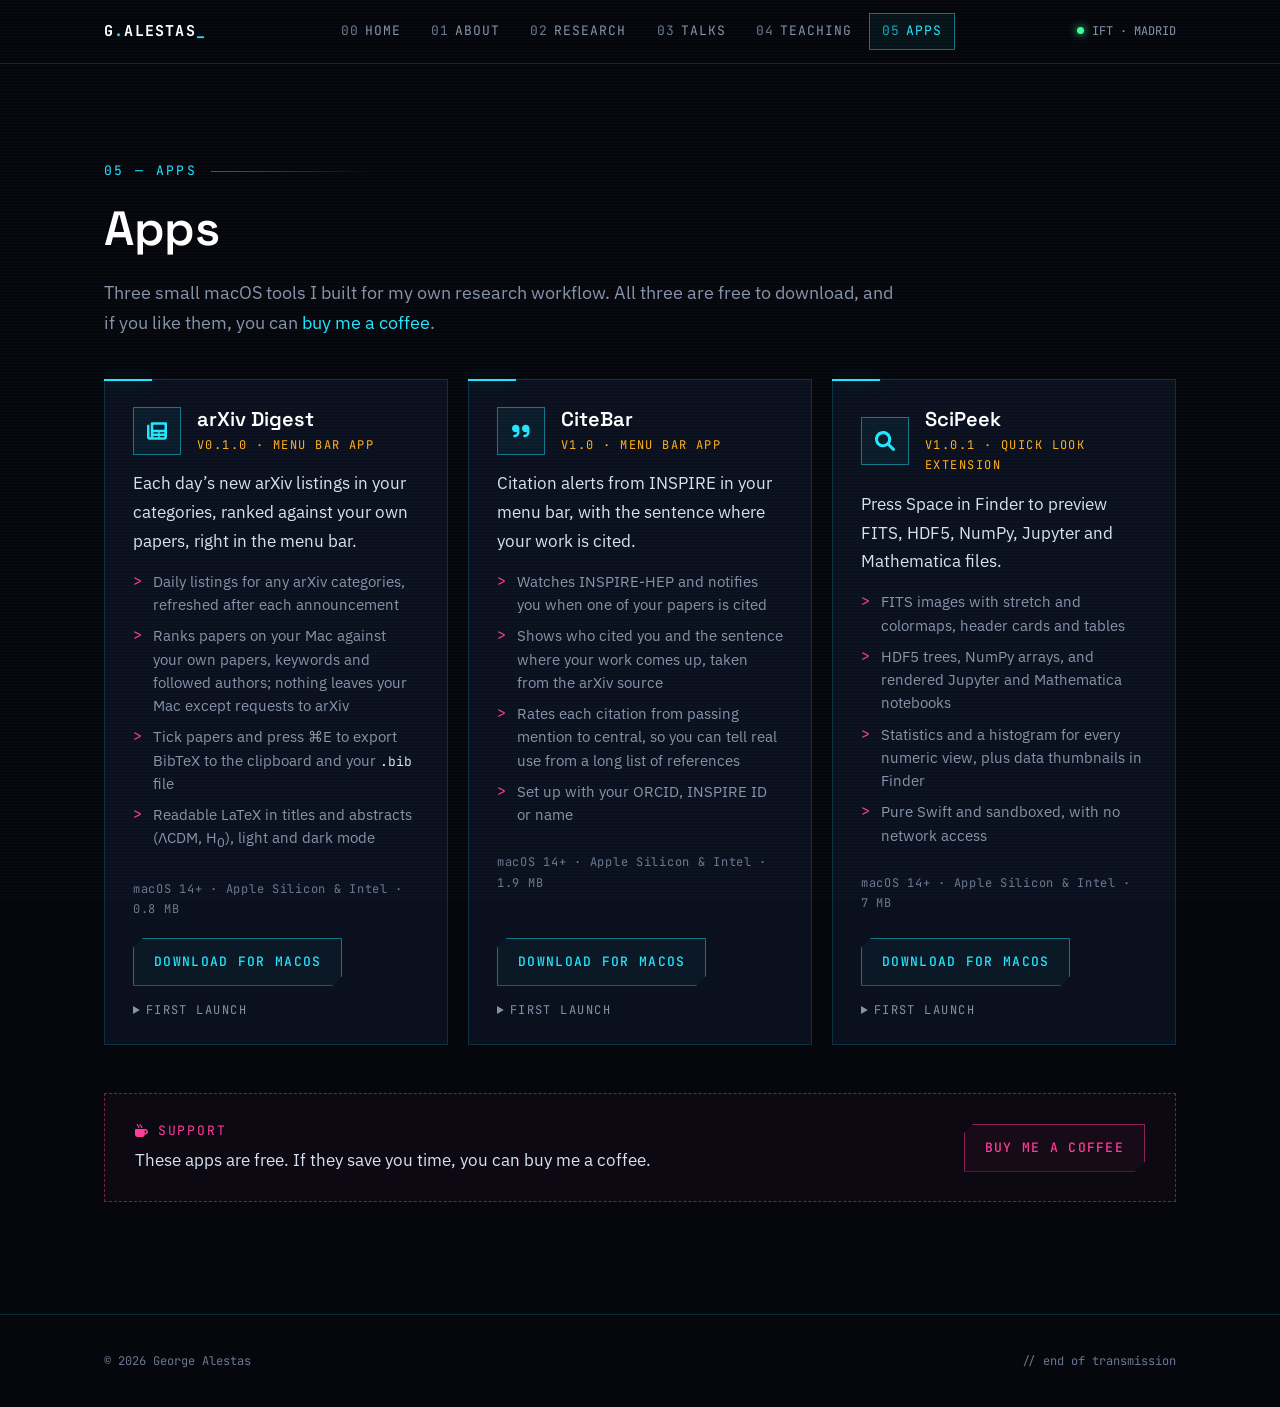
==== apps.html @ 01b88560 "Apps: add CiteBar 1.0; three cards across on wide screens Co-Authored-By: Claude Opus 5.5 <noreply@a" ====
<!DOCTYPE html>
<html lang="en">
<head>
    <meta charset="utf-8">
    <meta name="viewport" content="width=device-width, initial-scale=1">
    <title>Apps | Dr. George Alestas</title>
    <meta name="description" content="arXiv Digest, CiteBar and SciPeek: free macOS apps by George Alestas for following arXiv, tracking citations and previewing scientific data files.">
    <meta name="author" content="George Alestas">
    <meta name="theme-color" content="#05070d">

    <link rel="stylesheet" href="academicons/css/academicons.min.css">
    <link rel="stylesheet" href="css/cyber.css">
    <script defer src="js/vendor/fontawesome/all.min.js"></script>

    <link rel="apple-touch-icon" sizes="180x180" href="apple-touch-icon.png">
    <link rel="icon" type="image/png" sizes="32x32" href="favicon-32x32.png">
    <link rel="icon" type="image/png" sizes="16x16" href="favicon-16x16.png">
    <link rel="manifest" href="site.webmanifest">
</head>
<body>

    <header class="hdr">
        <div class="wrap hdr__inner">
            <a class="hdr__logo" href="index.html">G<span>.</span>ALESTAS</a>
            <nav aria-label="Main">
                <ul class="nav">
                <li><a href="index.html"><b>00</b>Home</a></li>
                <li><a href="index.html#about"><b>01</b>About</a></li>
                <li><a href="index.html#research"><b>02</b>Research</a></li>
                <li><a href="outreach.html"><b>03</b>Talks</a></li>
                <li><a href="teaching.html"><b>04</b>Teaching</a></li>
                <li><a href="apps.html" class="is-current"><b>05</b>Apps</a></li>
                </ul>
            </nav>
            <span class="hdr__status">IFT &middot; MADRID</span>
            <button class="hdr__toggle" aria-expanded="false" aria-label="Menu">[ menu ]</button>
        </div>
    </header>

    <main>
    <section class="section section--page">
        <div class="wrap">
            <p class="label">05 &mdash; Apps</p>
            <h2>Apps</h2>
            <p class="section__intro">Three small macOS tools I built for my own research workflow. All three are free to download, and if you like them, you can <a href="https://buymeacoffee.com/alestasgy" target="_blank" rel="noopener">buy me a coffee</a>.</p>
            <div class="pubs apps">
                <article class="pub app">
                    <div class="app__head">
                        <span class="app__icon" aria-hidden="true"><i class="fa-solid fa-newspaper"></i></span>
                        <div>
                            <h3>arXiv Digest</h3>
                            <p class="app__kind">v0.1.0 &middot; menu bar app</p>
                        </div>
                    </div>
                    <p class="app__tagline">Each day&rsquo;s new arXiv listings in your categories, ranked against your own papers, right in the menu bar.</p>
                    <ul class="app__features">
                        <li>Daily listings for any arXiv categories, refreshed after each announcement</li>
                        <li>Ranks papers on your Mac against your own papers, keywords and followed authors; nothing leaves your Mac except requests to arXiv</li>
                        <li>Tick papers and press &#8984;E to export BibTeX to the clipboard and your <code>.bib</code> file</li>
                        <li>Readable LaTeX in titles and abstracts (&Lambda;CDM, H<sub>0</sub>), light and dark mode</li>
                    </ul>
                    <p class="app__req">macOS 14+ &middot; Apple Silicon &amp; Intel &middot; 0.8&nbsp;MB</p>
                    <div class="app__actions">
                        <a class="btn" href="downloads/ArxivDigest-0.1.0.zip" download>Download for macOS</a>
                        <details class="app__install">
                            <summary>First launch</summary>
                            <p>Unzip and move <b>ArxivDigest.app</b> to Applications. The app isn&rsquo;t notarized by Apple yet, so the first time macOS will refuse to open it: right-click the app &rarr; <b>Open</b> &rarr; <b>Open</b>.</p>
                        </details>
                    </div>
                </article>

                <article class="pub app">
                    <div class="app__head">
                        <span class="app__icon" aria-hidden="true"><i class="fa-solid fa-quote-right"></i></span>
                        <div>
                            <h3>CiteBar</h3>
                            <p class="app__kind">v1.0 &middot; menu bar app</p>
                        </div>
                    </div>
                    <p class="app__tagline">Citation alerts from INSPIRE in your menu bar, with the sentence where your work is cited.</p>
                    <ul class="app__features">
                        <li>Watches INSPIRE-HEP and notifies you when one of your papers is cited</li>
                        <li>Shows who cited you and the sentence where your work comes up, taken from the arXiv source</li>
                        <li>Rates each citation from passing mention to central, so you can tell real use from a long list of references</li>
                        <li>Set up with your ORCID, INSPIRE ID or name</li>
                    </ul>
                    <p class="app__req">macOS 14+ &middot; Apple Silicon &amp; Intel &middot; 1.9&nbsp;MB</p>
                    <div class="app__actions">
                        <a class="btn" href="downloads/CiteBar-1.0.zip" download>Download for macOS</a>
                        <details class="app__install">
                            <summary>First launch</summary>
                            <p>Unzip, move <b>CiteBar.app</b> to Applications and open it. It isn&rsquo;t notarized by Apple yet, so macOS will warn that it can&rsquo;t verify the developer: click <b>Done</b>, then open <b>System Settings &rarr; Privacy &amp; Security</b> and click <b>Open Anyway</b>. Then click the dots icon in the menu bar and enter your ORCID or INSPIRE ID.</p>
                        </details>
                    </div>
                </article>

                <article class="pub app">
                    <div class="app__head">
                        <span class="app__icon" aria-hidden="true"><i class="fa-solid fa-magnifying-glass"></i></span>
                        <div>
                            <h3>SciPeek</h3>
                            <p class="app__kind">v1.0.1 &middot; Quick Look extension</p>
                        </div>
                    </div>
                    <p class="app__tagline">Press Space in Finder to preview FITS, HDF5, NumPy, Jupyter and Mathematica files.</p>
                    <ul class="app__features">
                        <li>FITS images with stretch and colormaps, header cards and tables</li>
                        <li>HDF5 trees, NumPy arrays, and rendered Jupyter and Mathematica notebooks</li>
                        <li>Statistics and a histogram for every numeric view, plus data thumbnails in Finder</li>
                        <li>Pure Swift and sandboxed, with no network access</li>
                    </ul>
                    <p class="app__req">macOS 14+ &middot; Apple Silicon &amp; Intel &middot; 7&nbsp;MB</p>
                    <div class="app__actions">
                        <a class="btn" href="downloads/SciPeek-1.0.1.zip" download>Download for macOS</a>
                        <details class="app__install">
                            <summary>First launch</summary>
                            <p>Unzip, move <b>SciPeek.app</b> to Applications and open it. It isn&rsquo;t notarized by Apple yet, so macOS will say it can&rsquo;t verify the developer: open <b>System Settings &rarr; Privacy &amp; Security</b> and click <b>Open Anyway</b>. Then select a supported file in Finder and press Space.</p>
                        </details>
                    </div>
                </article>
            </div>

            <div class="support">
                <p><span class="support__title"><i class="fa-solid fa-mug-hot" aria-hidden="true"></i> Support</span>
                These apps are free. If they save you time, you can buy me a coffee.</p>
                <a class="btn btn--alt" href="https://buymeacoffee.com/alestasgy" target="_blank" rel="noopener">Buy me a coffee</a>
            </div>
        </div>
    </section>
    </main>

    <footer class="ftr">
        <div class="wrap">
            <span>&copy; 2026 George Alestas</span>
            <span>// end of transmission</span>
        </div>
    </footer>

    <script src="js/cyber.js"></script>
</body>
</html>
---- academicons/css/academicons.min.css ----
@font-face{font-family:'Academicons';font-style:normal;font-weight:400;font-display:block;src:url(../fonts/academicons.eot);src:url(../fonts/academicons.eot) format('embedded-opentype'),url(../fonts/academicons.ttf) format('truetype'),url(../fonts/academicons.woff) format('woff'),url(../fonts/academicons.svg) format('svg')}.ai{font-family:'Academicons';font-weight:400;-moz-osx-font-smoothing:grayscale;-webkit-font-smoothing:antialiased;display:inline-block;font-style:normal;font-variant:normal;text-rendering:auto;line-height:1}.ai-academia:before{content:"\e9af"}.ai-academia-square:before{content:"\e93d"}.ai-acclaim:before{content:"\e92e"}.ai-acclaim-square:before{content:"\e93a"}.ai-acm:before{content:"\e93c"}.ai-acm-square:before{content:"\e95d"}.ai-acmdl:before{content:"\e96a"}.ai-acmdl-square:before{content:"\e9d3"}.ai-ads:before{content:"\e9cb"}.ai-ads-square:before{content:"\e94a"}.ai-africarxiv:before{content:"\e91b"}.ai-africarxiv-square:before{content:"\e90b"}.ai-arxiv:before{content:"\e974"}.ai-arxiv-square:before{content:"\e9a6"}.ai-biorxiv:before{content:"\e9a2"}.ai-biorxiv-square:before{content:"\e98b"}.ai-ceur:before{content:"\e96d"}.ai-ceur-square:before{content:"\e92f"}.ai-ciencia-vitae:before{content:"\e912"}.ai-ciencia-vitae-square:before{content:"\e913"}.ai-closed-access:before{content:"\e942"}.ai-closed-access-square:before{content:"\e943"}.ai-conversation:before{content:"\e94c"}.ai-conversation-square:before{content:"\e915"}.ai-coursera:before{content:"\e95f"}.ai-coursera-square:before{content:"\e97f"}.ai-crossref:before{content:"\e918"}.ai-crossref-square:before{content:"\e919"}.ai-cv:before{content:"\e9a5"}.ai-cv-square:before{content:"\e90a"}.ai-datacite:before{content:"\e91c"}.ai-datacite-square:before{content:"\e91d"}.ai-dataverse:before{content:"\e9f7"}.ai-dataverse-square:before{content:"\e9e4"}.ai-dblp:before{content:"\e94f"}.ai-dblp-square:before{content:"\e93f"}.ai-depsy:before{content:"\e97a"}.ai-depsy-square:before{content:"\e94b"}.ai-doi:before{content:"\e97e"}.ai-doi-square:before{content:"\e98f"}.ai-dryad:before{content:"\e97c"}.ai-dryad-square:before{content:"\e98c"}.ai-elsevier:before{content:"\e961"}.ai-elsevier-square:before{content:"\e910"}.ai-figshare:before{content:"\e981"}.ai-figshare-square:before{content:"\e9e7"}.ai-google-scholar:before{content:"\e9d4"}.ai-google-scholar-square:before{content:"\e9f9"}.ai-hal:before{content:"\e92c"}.ai-hal-square:before{content:"\e92d"}.ai-hypothesis:before{content:"\e95a"}.ai-hypothesis-square:before{content:"\e95b"}.ai-ideas-repec:before{content:"\e9ed"}.ai-ideas-repec-square:before{content:"\e9f8"}.ai-ieee:before{content:"\e929"}.ai-ieee-square:before{content:"\e9b9"}.ai-impactstory:before{content:"\e9cf"}.ai-impactstory-square:before{content:"\e9aa"}.ai-inaturalist:before{content:"\e900"}.ai-inaturalist-square:before{content:"\e901"}.ai-inpn:before{content:"\e902"}.ai-inpn-square:before{content:"\e903"}.ai-inspire:before{content:"\e9e9"}.ai-inspire-square:before{content:"\e9fe"}.ai-isidore:before{content:"\e936"}.ai-isidore-square:before{content:"\e954"}.ai-jstor:before{content:"\e938"}.ai-jstor-square:before{content:"\e944"}.ai-lattes:before{content:"\e9b3"}.ai-lattes-square:before{content:"\e99c"}.ai-mathoverflow:before{content:"\e9f6"}.ai-mathoverflow-square:before{content:"\e97b"}.ai-mendeley:before{content:"\e9f0"}.ai-mendeley-square:before{content:"\e9f3"}.ai-moodle:before{content:"\e907"}.ai-moodle-square:before{content:"\e908"}.ai-nakala:before{content:"\e940"}.ai-nakala-square:before{content:"\e941"}.ai-obp:before{content:"\e92a"}.ai-obp-square:before{content:"\e92b"}.ai-open-access:before{content:"\e939"}.ai-open-access-square:before{content:"\e9f4"}.ai-open-data:before{content:"\e966"}.ai-open-data-square:before{content:"\e967"}.ai-open-materials:before{content:"\e968"}.ai-open-materials-square:before{content:"\e969"}.ai-openedition:before{content:"\e946"}.ai-openedition-square:before{content:"\e947"}.ai-orcid:before{content:"\e9d9"}.ai-orcid-square:before{content:"\e9c3"}.ai-osf:before{content:"\e9ef"}.ai-osf-square:before{content:"\e931"}.ai-overleaf:before{content:"\e914"}.ai-overleaf-square:before{content:"\e98d"}.ai-philpapers:before{content:"\e98a"}.ai-philpapers-square:before{content:"\e96f"}.ai-piazza:before{content:"\e99a"}.ai-piazza-square:before{content:"\e90c"}.ai-preregistered:before{content:"\e906"}.ai-preregistered-square:before{content:"\e96b"}.ai-protocols:before{content:"\e952"}.ai-protocols-square:before{content:"\e953"}.ai-psyarxiv:before{content:"\e90e"}.ai-psyarxiv-square:before{content:"\e90f"}.ai-publons:before{content:"\e937"}.ai-publons-square:before{content:"\e94e"}.ai-pubmed:before{content:"\e99f"}.ai-pubmed-square:before{content:"\e97d"}.ai-pubpeer:before{content:"\e922"}.ai-pubpeer-square:before{content:"\e923"}.ai-researcherid:before{content:"\e91a"}.ai-researcherid-square:before{content:"\e95c"}.ai-researchgate:before{content:"\e95e"}.ai-researchgate-square:before{content:"\e99e"}.ai-ror:before{content:"\e948"}.ai-ror-square:before{content:"\e949"}.ai-sci-hub:before{content:"\e959"}.ai-sci-hub-square:before{content:"\e905"}.ai-scirate:before{content:"\e98e"}.ai-scirate-square:before{content:"\e99d"}.ai-scopus:before{content:"\e91e"}.ai-scopus-square:before{content:"\e91f"}.ai-semantic-scholar:before{content:"\e96e"}.ai-semantic-scholar-square:before{content:"\e96c"}.ai-springer:before{content:"\e928"}.ai-springer-square:before{content:"\e99b"}.ai-ssrn:before{content:"\e916"}.ai-ssrn-square:before{content:"\e917"}.ai-stackoverflow:before{content:"\e920"}.ai-stackoverflow-square:before{content:"\e921"}.ai-zenodo:before{content:"\e911"}.ai-zotero:before{content:"\e962"}.ai-zotero-square:before{content:"\e932"}.ai-lg{font-size:1.33333em;line-height:.75em;vertical-align:-.0667em}.ai-xs{font-size:.75em}.ai-sm{font-size:.875em}.ai-1x{font-size:1em}.ai-2x{font-size:2em}.ai-3x{font-size:3em}.ai-4x{font-size:4em}.ai-5x{font-size:5em}.ai-6x{font-size:6em}.ai-7x{font-size:7em}.ai-8x{left font-size:8em}.ai-9x{font-size:9em}.ai-10x{font-size:10em}.ai-fw{text-align:center;width:1.25em}.ai-ul{list-style-type:none;margin-left:2.5em;padding-left:0}.ai-ul>li{position:relative}.ai-li{left:-2em;position:absolute;text-align:center;width:2em;line-height:inherit}.ai-border{border:solid .08em #eee;border-radius:.1em;padding:.2em .25em .15em}.ai-pull-left{float:left}.ai-pull-right{float:right}.ai.ai-pull-left{margin-right:.3em}.ai.ai-pull-right{margin-right:.3em}.ai-stack{display:inline-block;height:2em;line-height:2em;position:relative;vertical-align:middle;width:2.5em}.ai-stack-1x,.ai-stack-2x{left:0;position:absolute;text-align:center;width:100%}.ai-stack-1x{line-height:inherit}.ai-stack-2x{font-size:2em}.ai-inverse{color:#fff}
---- css/cyber.css ----
@import url("https://fonts.googleapis.com/css2?family=JetBrains+Mono:wght@400;500;700&family=Space+Grotesk:wght@400;500;600;700&family=IBM+Plex+Sans:ital,wght@0,400;0,500;0,600;1,400&display=swap");

/* ===================================================================
 * tokens
 * ------------------------------------------------------------------- */
:root {
    --bg:          #05070d;
    --bg-2:        #0a0f1a;
    --panel:       rgba(13, 20, 35, 0.72);
    --panel-solid: #0d1423;
    --line:        rgba(34, 230, 255, 0.16);
    --line-strong: rgba(34, 230, 255, 0.45);

    --cyan:        #22e6ff;
    --cyan-dim:    #12a9bd;
    --magenta:     #ff3d9a;
    --amber:       #ffb020;

    --text:        #d6e2f2;
    --text-muted:  #8693aa;
    --text-faint:  #6b7891;

    --font-head: "Space Grotesk", system-ui, sans-serif;
    --font-body: "IBM Plex Sans", system-ui, sans-serif;
    --font-mono: "JetBrains Mono", ui-monospace, Menlo, monospace;

    --wrap: 1120px;
    --header-h: 64px;
    --glow-cyan: 0 0 18px rgba(34, 230, 255, 0.35);
    --glow-magenta: 0 0 18px rgba(255, 61, 154, 0.35);
}

/* ===================================================================
 * base
 * ------------------------------------------------------------------- */
*, *::before, *::after { box-sizing: border-box; }

html {
    scroll-behavior: smooth;
    scroll-padding-top: var(--header-h);
}

body {
    margin: 0;
    background-color: var(--bg);
    color: var(--text);
    font-family: var(--font-body);
    font-size: 17px;
    line-height: 1.7;
    -webkit-font-smoothing: antialiased;
}

/* faint scanlines over everything */
body::after {
    content: "";
    position: fixed;
    inset: 0;
    pointer-events: none;
    z-index: 200;
    background: repeating-linear-gradient(
        to bottom,
        rgba(255, 255, 255, 0.018) 0,
        rgba(255, 255, 255, 0.018) 1px,
        transparent 1px,
        transparent 3px
    );
}

a {
    color: var(--cyan);
    text-decoration: none;
    transition: color .2s, text-shadow .2s;
}

a:hover, a:focus-visible {
    color: #fff;
    text-shadow: var(--glow-cyan);
}

:focus-visible {
    outline: 1px solid var(--cyan);
    outline-offset: 3px;
}

h1, h2, h3, h4 {
    font-family: var(--font-head);
    font-weight: 600;
    line-height: 1.2;
    color: #fff;
    margin: 0;
}

p { margin: 0 0 1.2em; }

.wrap {
    width: 100%;
    max-width: var(--wrap);
    margin: 0 auto;
    padding: 0 24px;
}

.mono {
    font-family: var(--font-mono);
    letter-spacing: .02em;
}

/* ===================================================================
 * header
 * ------------------------------------------------------------------- */
.hdr {
    position: fixed;
    top: 0;
    left: 0;
    right: 0;
    z-index: 100;
    height: var(--header-h);
    background: rgba(5, 7, 13, 0.72);
    backdrop-filter: blur(12px);
    -webkit-backdrop-filter: blur(12px);
    border-bottom: 1px solid var(--line);
}

.hdr__inner {
    height: 100%;
    display: flex;
    align-items: center;
    justify-content: space-between;
    gap: 24px;
}

.hdr__logo {
    font-family: var(--font-mono);
    font-weight: 700;
    font-size: 15px;
    color: #fff;
    letter-spacing: .08em;
}

.hdr__logo span { color: var(--cyan); }

.hdr__logo::after {
    content: "_";
    color: var(--cyan);
    animation: blink 1.1s steps(1) infinite;
}

.nav {
    display: flex;
    gap: 4px;
    list-style: none;
    margin: 0;
    padding: 0;
}

.nav a {
    display: block;
    padding: 6px 12px;
    font-family: var(--font-mono);
    font-size: 13px;
    text-transform: uppercase;
    letter-spacing: .08em;
    color: var(--text-muted);
    border: 1px solid transparent;
}

.nav a b {
    font-weight: 400;
    color: var(--text-faint);
    margin-right: 6px;
}

.nav a:hover, .nav a:focus-visible {
    color: #fff;
    text-shadow: none;
    border-color: var(--line);
}

.nav a.is-current {
    color: var(--cyan);
    border-color: var(--line-strong);
    background: rgba(34, 230, 255, 0.06);
}

.nav a.is-current b { color: var(--cyan-dim); }

.hdr__status {
    font-family: var(--font-mono);
    font-size: 12px;
    color: var(--text-muted);
    white-space: nowrap;
}

.hdr__status::before {
    content: "";
    display: inline-block;
    width: 7px;
    height: 7px;
    margin-right: 8px;
    border-radius: 50%;
    background: #3dff9a;
    box-shadow: 0 0 8px #3dff9a;
    vertical-align: 1px;
}

.hdr__toggle {
    display: none;
    background: none;
    border: 1px solid var(--line-strong);
    color: var(--cyan);
    font-family: var(--font-mono);
    font-size: 13px;
    padding: 6px 12px;
    cursor: pointer;
}

/* ===================================================================
 * hero
 * ------------------------------------------------------------------- */
.hero {
    position: relative;
    min-height: 100vh;
    min-height: 100svh;
    display: flex;
    align-items: center;
    overflow: hidden;
    padding: calc(var(--header-h) + 48px) 0 140px;
    isolation: isolate;
}

.hero__bg {
    position: absolute;
    inset: 0;
    z-index: -3;
    background: url("../images/milkyway.jpg") center / cover no-repeat;
    filter: saturate(1.2) brightness(.75);
}

/* cyan/magenta duotone wash */
.hero__bg::after {
    content: "";
    position: absolute;
    inset: 0;
    background:
        radial-gradient(ellipse at 80% 20%, rgba(255, 61, 154, 0.28), transparent 55%),
        radial-gradient(ellipse at 10% 80%, rgba(34, 230, 255, 0.22), transparent 55%),
        linear-gradient(to bottom, rgba(5, 7, 13, 0.25), var(--bg) 96%);
}

/* receding perspective grid */
.hero__grid {
    position: absolute;
    left: -50%;
    right: -50%;
    bottom: -10%;
    height: 55%;
    z-index: -2;
    background-image:
        linear-gradient(var(--line-strong) 1px, transparent 1px),
        linear-gradient(90deg, var(--line-strong) 1px, transparent 1px);
    background-size: 64px 64px;
    transform: perspective(420px) rotateX(62deg);
    transform-origin: center top;
    -webkit-mask-image: linear-gradient(to bottom, transparent, #000 35%, #000 70%, transparent);
    mask-image: linear-gradient(to bottom, transparent, #000 35%, #000 70%, transparent);
    animation: grid-move 6s linear infinite;
    opacity: .55;
}

.hero__content > div {
    max-width: 760px;
}

.hero__kicker {
    font-family: var(--font-mono);
    font-size: 14px;
    color: var(--cyan);
    margin-bottom: 20px;
    min-height: 1.7em;
}

.hero__kicker .prompt { color: var(--magenta); }

.hero h1 {
    /* Space Grotesk has no Greek, so Greek letters fall back to Plex Sans */
    font-family: var(--font-head), "IBM Plex Sans", sans-serif;
    white-space: nowrap;
    font-size: clamp(40px, 8vw, 92px);
    font-weight: 700;
    letter-spacing: -.02em;
    line-height: 1;
    margin-bottom: 20px;
}

/* characters still scrambling */
.decode__glyph {
    color: var(--cyan);
    text-shadow: var(--glow-cyan);
}

.hero__sub {
    font-size: 19px;
    color: var(--text);
    max-width: 34em;
    margin-bottom: 32px;
}

.hero__sub em {
    font-style: normal;
    color: var(--cyan);
}

.hero__actions {
    display: flex;
    flex-wrap: wrap;
    gap: 14px;
    margin-bottom: 32px;
}

.btn {
    display: inline-flex;
    align-items: center;
    gap: 10px;
    padding: 12px 20px;
    font-family: var(--font-mono);
    font-size: 13px;
    font-weight: 500;
    text-transform: uppercase;
    letter-spacing: .1em;
    color: var(--cyan);
    border: 1px solid var(--line-strong);
    background: rgba(34, 230, 255, 0.04);
    clip-path: polygon(10px 0, 100% 0, 100% calc(100% - 10px), calc(100% - 10px) 100%, 0 100%, 0 10px);
    transition: background .2s, color .2s, box-shadow .2s;
}

.btn:hover, .btn:focus-visible {
    color: var(--bg);
    background: var(--cyan);
    text-shadow: none;
    box-shadow: var(--glow-cyan);
}

.btn--alt {
    color: var(--magenta);
    border-color: rgba(255, 61, 154, 0.5);
    background: rgba(255, 61, 154, 0.04);
}

.btn--alt:hover, .btn--alt:focus-visible {
    background: var(--magenta);
    box-shadow: var(--glow-magenta);
}

.social {
    display: flex;
    gap: 18px;
    font-size: 26px;
}

.social a { color: var(--text-muted); }
.social a:hover, .social a:focus-visible { color: var(--cyan); }

/* HUD corner brackets around the photo */
.hud { position: relative; }

.hud::before, .hud::after {
    content: "";
    position: absolute;
    width: 14px;
    height: 14px;
    border: 2px solid var(--cyan);
    pointer-events: none;
}

.hud::before { top: -1px; left: -1px; border-right: 0; border-bottom: 0; }
.hud::after  { bottom: -1px; right: -1px; border-left: 0; border-top: 0; }

.hero__scroll {
    position: absolute;
    left: 50%;
    bottom: 32px;
    transform: translateX(-50%);
    font-family: var(--font-mono);
    font-size: 12px;
    letter-spacing: .2em;
    text-transform: uppercase;
    color: var(--text-muted);
}

.hero__scroll::after {
    content: "";
    display: block;
    width: 1px;
    height: 36px;
    margin: 10px auto 0;
    background: linear-gradient(var(--cyan), transparent);
    animation: drip 2s ease-in-out infinite;
}

/* ===================================================================
 * sections
 * ------------------------------------------------------------------- */
.section {
    position: relative;
    padding: 112px 0;
    border-top: 1px solid var(--line);
}

.section--alt {
    background:
        linear-gradient(rgba(34, 230, 255, 0.025) 1px, transparent 1px) 0 0 / 100% 48px,
        var(--bg-2);
}

.section--page {
    min-height: calc(100vh - 120px);
    padding-top: calc(var(--header-h) + 96px);
    border-top: none;
}

.label {
    display: flex;
    align-items: center;
    gap: 14px;
    font-family: var(--font-mono);
    font-size: 13px;
    text-transform: uppercase;
    letter-spacing: .18em;
    color: var(--cyan);
    margin-bottom: 18px;
}

.label::after {
    content: "";
    flex: 1;
    height: 1px;
    max-width: 160px;
    background: linear-gradient(90deg, var(--line-strong), transparent);
}

.section h2 {
    font-size: clamp(32px, 4.5vw, 48px);
    letter-spacing: -.01em;
    margin-bottom: 20px;
}

.section__intro {
    max-width: 44em;
    color: var(--text-muted);
    font-size: 18px;
    margin-bottom: 40px;
}

.subhead {
    display: flex;
    align-items: baseline;
    gap: 12px;
    font-family: var(--font-mono);
    font-size: 14px;
    font-weight: 500;
    text-transform: uppercase;
    letter-spacing: .14em;
    color: #fff;
    margin: 64px 0 24px;
}

.subhead span { color: var(--magenta); }

/* ===================================================================
 * about
 * ------------------------------------------------------------------- */
.about {
    display: grid;
    grid-template-columns: 280px minmax(0, 1fr);
    gap: 64px;
    align-items: start;
}

.about__photo {
    padding: 10px;
    border: 1px solid var(--line);
    background: var(--panel);
    overflow: hidden;
}

.about__photo img {
    display: block;
    width: 100%;
    height: auto;
}

/* scanning line over the photo */
.about__scan {
    position: absolute;
    left: 10px;
    right: 10px;
    top: 10px;
    height: 2px;
    background: var(--cyan);
    box-shadow: 0 0 12px var(--cyan);
    opacity: .7;
    animation: scan 4.5s ease-in-out infinite;
}

.about__caption {
    margin-top: 12px;
    font-family: var(--font-mono);
    font-size: 11px;
    color: var(--text-faint);
    letter-spacing: .1em;
    text-transform: uppercase;
}

.about__text p { color: var(--text); }

.spec {
    display: grid;
    grid-template-columns: repeat(2, minmax(0, 1fr));
    gap: 1px;
    margin-top: 36px;
    background: var(--line);
    border: 1px solid var(--line);
}

.spec > div {
    padding: 16px 18px;
    background: var(--bg);
}

.spec dt {
    font-family: var(--font-mono);
    font-size: 11px;
    text-transform: uppercase;
    letter-spacing: .14em;
    color: var(--text-faint);
    margin-bottom: 6px;
}

.spec dd {
    margin: 0;
    font-size: 15px;
    line-height: 1.5;
}

/* ===================================================================
 * research
 * ------------------------------------------------------------------- */
.tags {
    display: flex;
    flex-wrap: wrap;
    gap: 10px;
    list-style: none;
    margin: 0;
    padding: 0;
}

.tags li {
    font-family: var(--font-mono);
    font-size: 13px;
    padding: 5px 12px;
    color: var(--cyan);
    border: 1px solid var(--line);
    background: rgba(34, 230, 255, 0.04);
}

.tags li::before {
    content: "#";
    color: var(--magenta);
    margin-right: 2px;
}

.pubs {
    display: grid;
    grid-template-columns: repeat(2, minmax(0, 1fr));
    gap: 20px;
}

.pub {
    position: relative;
    display: flex;
    flex-direction: column;
    padding: 26px 28px 24px;
    background: var(--panel);
    border: 1px solid var(--line);
    transition: border-color .25s, box-shadow .25s, transform .25s;
}

.pub::before {
    content: "";
    position: absolute;
    top: -1px;
    left: -1px;
    width: 48px;
    height: 2px;
    background: var(--cyan);
    box-shadow: var(--glow-cyan);
    transition: width .35s ease;
}

.pub:hover {
    border-color: var(--line-strong);
    box-shadow: 0 0 0 1px rgba(34, 230, 255, 0.08), 0 18px 40px rgba(0, 0, 0, 0.45);
    transform: translateY(-3px);
}

.pub:hover::before { width: calc(100% + 2px); }

.pub__meta {
    display: flex;
    justify-content: space-between;
    font-family: var(--font-mono);
    font-size: 12px;
    text-transform: uppercase;
    letter-spacing: .12em;
    color: var(--text-faint);
    margin-bottom: 14px;
}

.pub__meta .yr { color: var(--amber); }

.pub h3 {
    font-size: 20px;
    line-height: 1.35;
    margin-bottom: 12px;
}

.pub__authors {
    font-size: 15px;
    color: var(--text-muted);
    margin-bottom: 4px;
}

.pub__authors strong {
    color: #fff;
    font-weight: 600;
}

.pub__venue {
    font-family: var(--font-mono);
    font-size: 13px;
    color: var(--text-faint);
}

.pub__links {
    display: flex;
    gap: 18px;
    margin-top: auto;
    padding-top: 18px;
    font-family: var(--font-mono);
    font-size: 13px;
    text-transform: uppercase;
    letter-spacing: .08em;
}

.pub__links a::after { content: " \2197"; }

/* terminal-style live feed */
.terminal {
    border: 1px solid var(--line);
    background: rgba(3, 5, 10, 0.85);
    font-family: var(--font-mono);
    font-size: 14px;
}

.terminal__bar {
    display: flex;
    align-items: center;
    gap: 8px;
    padding: 10px 16px;
    border-bottom: 1px solid var(--line);
    color: var(--text-faint);
    font-size: 12px;
}

.terminal__bar i {
    width: 10px;
    height: 10px;
    border-radius: 50%;
    background: var(--text-faint);
    opacity: .5;
}

.terminal__bar i:nth-child(1) { background: var(--magenta); opacity: .8; }
.terminal__bar i:nth-child(2) { background: var(--amber); opacity: .8; }
.terminal__bar i:nth-child(3) { background: #3dff9a; opacity: .8; }

.terminal__bar span { margin-left: 8px; }

.terminal__body { padding: 18px 20px 22px; }

.terminal__cmd { color: var(--text-muted); margin-bottom: 14px; }
.terminal__cmd .prompt { color: var(--magenta); }

.feed {
    list-style: none;
    margin: 0;
    padding: 0;
}

.feed li {
    display: grid;
    grid-template-columns: 110px minmax(0, 1fr);
    gap: 16px;
    padding: 10px 0;
    border-bottom: 1px dashed rgba(34, 230, 255, 0.1);
    line-height: 1.55;
}

.feed li:last-child { border-bottom: none; }

.feed__date { color: var(--amber); }

.feed__title {
    display: block;
    font-family: var(--font-body);
    font-size: 15px;
    color: #fff;
}

.feed__authors {
    font-family: var(--font-body);
    font-size: 13px;
    color: var(--text-faint);
}

.feed__authors strong { color: var(--text-muted); }

.terminal__status { color: var(--text-faint); }

.terminal__status::after {
    content: "\2588";
    margin-left: 4px;
    color: var(--cyan);
    animation: blink 1.1s steps(1) infinite;
}

.links-row {
    display: flex;
    flex-wrap: wrap;
    gap: 14px;
    margin-top: 36px;
}

/* ===================================================================
 * timeline lists (teaching, events)
 * ------------------------------------------------------------------- */
.timeline {
    list-style: none;
    margin: 0;
    padding: 0 0 0 28px;
    border-left: 1px solid var(--line);
    max-width: 860px;
}

.timeline li {
    position: relative;
    display: grid;
    grid-template-columns: 120px minmax(0, 1fr);
    gap: 20px;
    padding: 18px 0;
    border-bottom: 1px solid rgba(34, 230, 255, 0.08);
}

.timeline li:last-child { border-bottom: none; }

.timeline li::before {
    content: "";
    position: absolute;
    left: -33px;
    top: 27px;
    width: 9px;
    height: 9px;
    background: var(--bg);
    border: 1px solid var(--cyan);
    transform: rotate(45deg);
    transition: background .2s, box-shadow .2s;
}

.timeline li:hover::before {
    background: var(--cyan);
    box-shadow: var(--glow-cyan);
}

.timeline__date {
    font-family: var(--font-mono);
    font-size: 13px;
    color: var(--amber);
    padding-top: 3px;
}

.timeline__title {
    display: block;
    font-family: var(--font-head);
    font-size: 18px;
    font-weight: 600;
    color: #fff;
}

.timeline__detail {
    color: var(--text-muted);
    font-size: 15px;
}

.timeline__role {
    display: inline-block;
    margin-right: 8px;
    padding: 1px 8px;
    font-family: var(--font-mono);
    font-size: 11px;
    text-transform: uppercase;
    letter-spacing: .1em;
    color: var(--magenta);
    border: 1px solid rgba(255, 61, 154, 0.4);
    vertical-align: 2px;
}

/* ===================================================================
 * footer
 * ------------------------------------------------------------------- */
.ftr {
    padding: 36px 0;
    border-top: 1px solid var(--line);
    font-family: var(--font-mono);
    font-size: 12px;
    color: var(--text-faint);
}

.ftr .wrap {
    display: flex;
    flex-wrap: wrap;
    justify-content: space-between;
    gap: 12px;
}

/* ===================================================================
 * reveal on scroll
 * ------------------------------------------------------------------- */
.reveal {
    opacity: 0;
    transform: translateY(16px);
    transition: opacity .7s ease, transform .7s ease;
}

.reveal.is-visible {
    opacity: 1;
    transform: none;
}

/* ===================================================================
 * keyframes
 * ------------------------------------------------------------------- */
@keyframes blink { 50% { opacity: 0; } }

@keyframes grid-move {
    from { background-position: 0 0; }
    to   { background-position: 0 64px; }
}

@keyframes scan {
    0%, 100% { top: 10px; }
    50%      { top: calc(100% - 12px); }
}

@keyframes drip {
    0%   { transform: scaleY(0); transform-origin: top; }
    50%  { transform: scaleY(1); transform-origin: top; }
    51%  { transform: scaleY(1); transform-origin: bottom; }
    100% { transform: scaleY(0); transform-origin: bottom; }
}

@media (prefers-reduced-motion: reduce) {
    *, *::before, *::after {
        animation: none !important;
        transition: none !important;
    }
    .reveal { opacity: 1; transform: none; }
    html { scroll-behavior: auto; }
}

/* ===================================================================
 * responsive
 * ------------------------------------------------------------------- */
@media (max-width: 1000px) {
    .hdr__status { display: none; }
    .about { grid-template-columns: 1fr; gap: 40px; }
    .about__photo { max-width: 260px; }
}

@media (max-width: 800px) {
    .hdr__toggle { display: block; }
    .nav {
        display: none;
        position: absolute;
        top: var(--header-h);
        left: 0;
        right: 0;
        flex-direction: column;
        gap: 0;
        padding: 12px 16px 20px;
        background: rgba(5, 7, 13, 0.97);
        border-bottom: 1px solid var(--line);
    }
    .hdr.is-open .nav { display: flex; }
    .nav a { padding: 14px 12px; font-size: 14px; border-bottom: 1px solid rgba(34, 230, 255, 0.08); }
    .pubs { grid-template-columns: 1fr; }
    .section { padding: 80px 0; }
    .section--page { padding-top: calc(var(--header-h) + 56px); }
}

@media (max-width: 560px) {
    body { font-size: 16px; }
    .wrap { padding: 0 16px; }
    .hero { padding-bottom: 110px; }
    .hero__sub { font-size: 17px; }
    .spec { grid-template-columns: 1fr; }
    .pub { padding: 22px 20px; }
    .feed li, .timeline li { grid-template-columns: 1fr; gap: 4px; }
    .timeline { padding-left: 22px; }
    .timeline li::before { left: -27px; top: 24px; }
}

/* ===================================================================
 * apps page
 * ------------------------------------------------------------------- */
/* three apps sit side by side on wide screens */
@media (min-width: 1001px) {
    .pubs.apps { grid-template-columns: repeat(3, minmax(0, 1fr)); }
}

.app__head {
    display: flex;
    align-items: center;
    gap: 16px;
    margin-bottom: 14px;
}

.app__icon {
    flex: none;
    display: grid;
    place-items: center;
    width: 48px;
    height: 48px;
    font-size: 20px;
    color: var(--cyan);
    border: 1px solid var(--line-strong);
    background: rgba(34, 230, 255, 0.05);
}

.app h3 { margin-bottom: 2px; }

.app__kind {
    margin: 0;
    font-family: var(--font-mono);
    font-size: 12px;
    text-transform: uppercase;
    letter-spacing: .12em;
    color: var(--amber);
}

.app__tagline {
    color: var(--text);
    margin-bottom: 14px;
}

.app__features {
    list-style: none;
    margin: 0 0 18px;
    padding: 0;
    font-size: 15px;
    color: var(--text-muted);
}

.app__features li {
    position: relative;
    padding-left: 20px;
    margin-bottom: 8px;
    line-height: 1.55;
}

.app__features li::before {
    content: ">";
    position: absolute;
    left: 0;
    font-family: var(--font-mono);
    color: var(--magenta);
}

.app__features code {
    font-family: var(--font-mono);
    font-size: 13px;
    color: var(--text);
}

.app__req {
    font-family: var(--font-mono);
    font-size: 12px;
    letter-spacing: .06em;
    color: var(--text-faint);
    margin-bottom: 18px;
}

.app__actions {
    margin-top: auto;
    display: flex;
    flex-direction: column;
    align-items: flex-start;
    gap: 14px;
}

.app__install summary {
    cursor: pointer;
    font-family: var(--font-mono);
    font-size: 12px;
    text-transform: uppercase;
    letter-spacing: .12em;
    color: var(--text-muted);
}

.app__install summary:hover { color: var(--cyan); }

.app__install p {
    margin: 10px 0 0;
    font-size: 14px;
    color: var(--text-muted);
}

.support {
    display: flex;
    flex-wrap: wrap;
    align-items: center;
    justify-content: space-between;
    gap: 20px 32px;
    margin-top: 48px;
    padding: 26px 30px;
    border: 1px dashed rgba(255, 61, 154, 0.45);
    background: rgba(255, 61, 154, 0.03);
}

.support p {
    margin: 0;
    max-width: 36em;
    color: var(--text);
}

.support__title {
    display: block;
    margin-bottom: 4px;
    font-family: var(--font-mono);
    font-size: 13px;
    text-transform: uppercase;
    letter-spacing: .14em;
    color: var(--magenta);
}
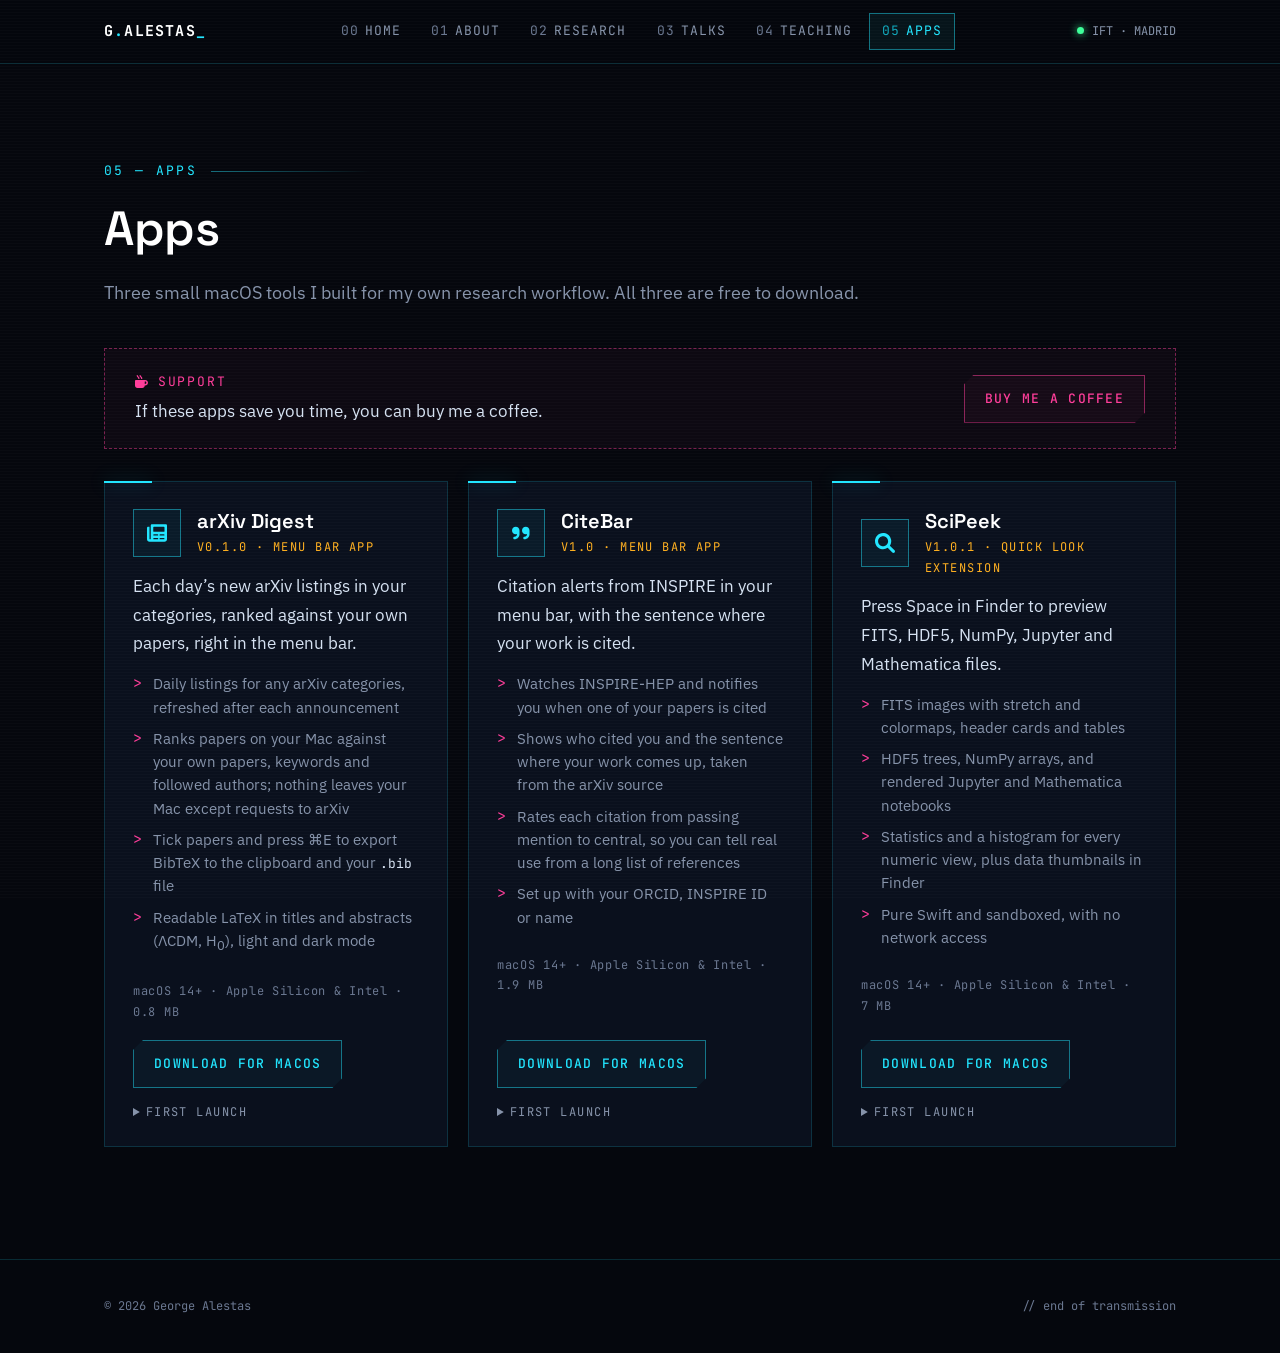
==== commit ea3e8de0: "Apps: single Support box, placed above the apps Co-Authored-By: Claude Opus 5.5 <noreply@anthropic.c" ====
--- a/apps.html
+++ b/apps.html
@@ -42,7 +42,12 @@
         <div class="wrap">
             <p class="label">05 &mdash; Apps</p>
             <h2>Apps</h2>
-            <p class="section__intro">Three small macOS tools I built for my own research workflow. All three are free to download, and if you like them, you can <a href="https://buymeacoffee.com/alestasgy" target="_blank" rel="noopener">buy me a coffee</a>.</p>
+            <p class="section__intro">Three small macOS tools I built for my own research workflow. All three are free to download.</p>
+            <div class="support">
+                <p><span class="support__title"><i class="fa-solid fa-mug-hot" aria-hidden="true"></i> Support</span>
+                If these apps save you time, you can buy me a coffee.</p>
+                <a class="btn btn--alt" href="https://buymeacoffee.com/alestasgy" target="_blank" rel="noopener">Buy me a coffee</a>
+            </div>
             <div class="pubs apps">
                 <article class="pub app">
                     <div class="app__head">
@@ -119,12 +124,6 @@
                     </div>
                 </article>
             </div>
-
-            <div class="support">
-                <p><span class="support__title"><i class="fa-solid fa-mug-hot" aria-hidden="true"></i> Support</span>
-                These apps are free. If they save you time, you can buy me a coffee.</p>
-                <a class="btn btn--alt" href="https://buymeacoffee.com/alestasgy" target="_blank" rel="noopener">Buy me a coffee</a>
-            </div>
         </div>
     </section>
     </main>
--- a/css/cyber.css
+++ b/css/cyber.css
@@ -1030,8 +1030,8 @@
     align-items: center;
     justify-content: space-between;
     gap: 20px 32px;
-    margin-top: 48px;
-    padding: 26px 30px;
+    margin-bottom: 32px;
+    padding: 22px 30px;
     border: 1px dashed rgba(255, 61, 154, 0.45);
     background: rgba(255, 61, 154, 0.03);
 }
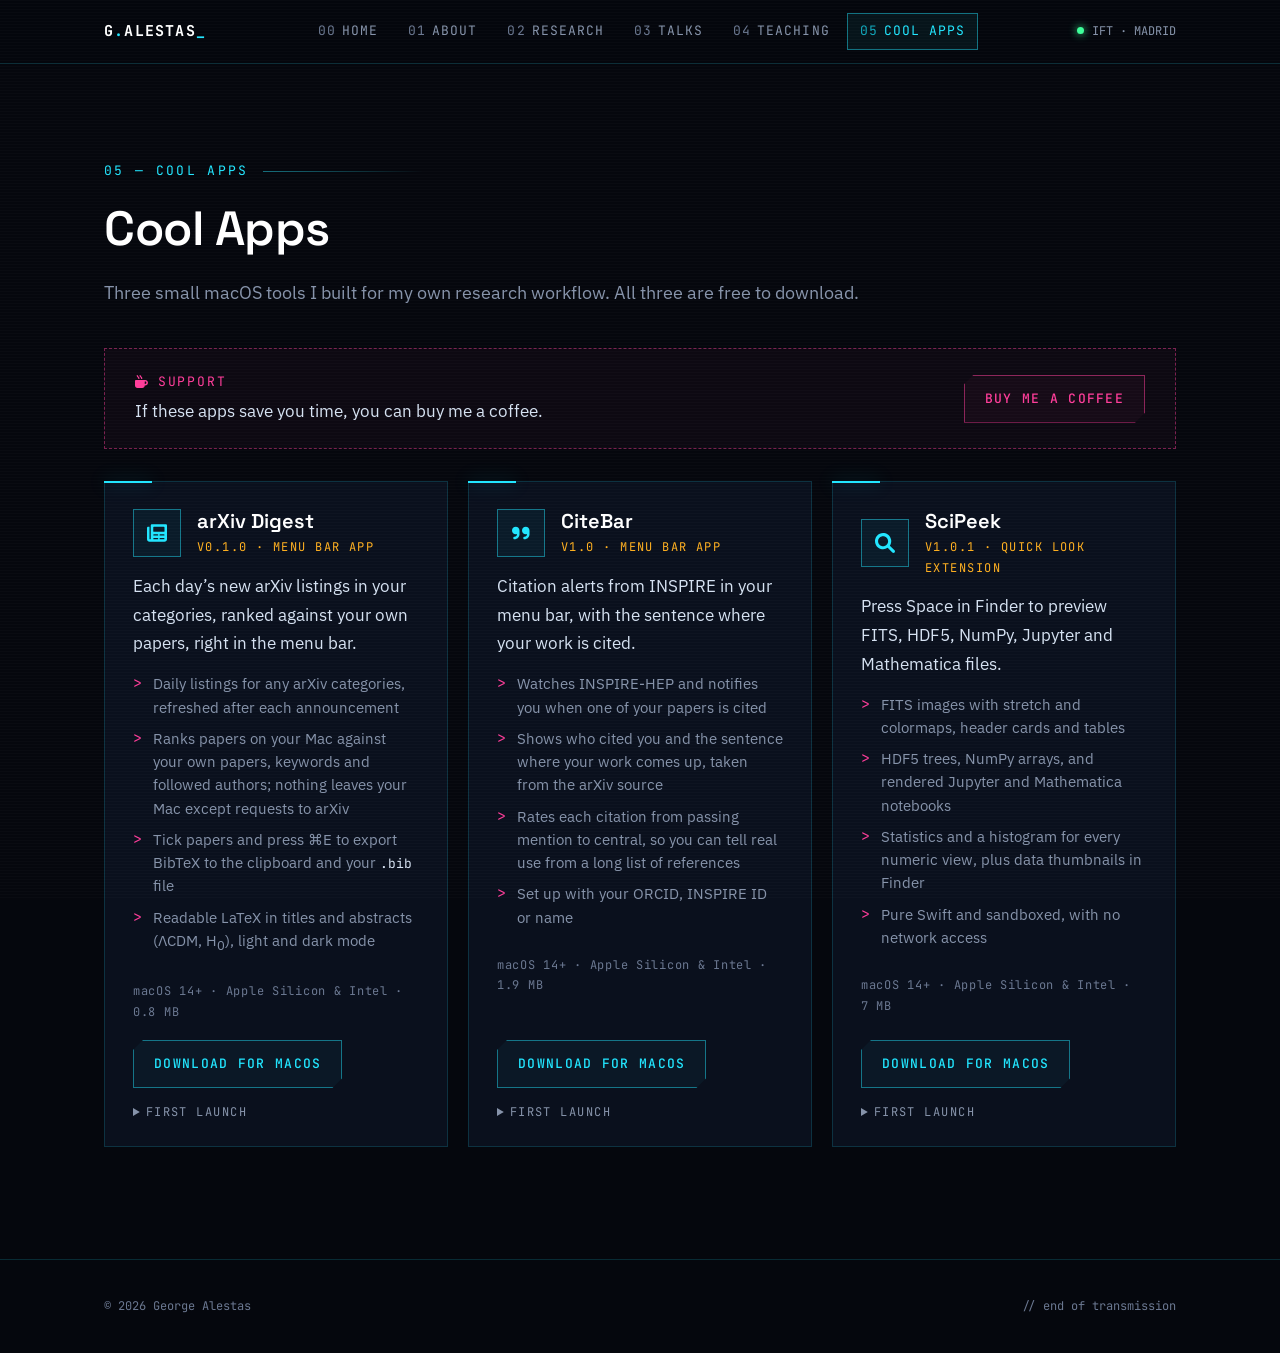
==== commit 7237468c: "Rename the Apps page to Cool Apps Co-Authored-By: Claude Opus 5.5 <noreply@anthropic.com>" ====
--- a/apps.html
+++ b/apps.html
@@ -3,7 +3,7 @@
 <head>
     <meta charset="utf-8">
     <meta name="viewport" content="width=device-width, initial-scale=1">
-    <title>Apps | Dr. George Alestas</title>
+    <title>Cool Apps | Dr. George Alestas</title>
     <meta name="description" content="arXiv Digest, CiteBar and SciPeek: free macOS apps by George Alestas for following arXiv, tracking citations and previewing scientific data files.">
     <meta name="author" content="George Alestas">
     <meta name="theme-color" content="#05070d">
@@ -29,7 +29,7 @@
                 <li><a href="index.html#research"><b>02</b>Research</a></li>
                 <li><a href="outreach.html"><b>03</b>Talks</a></li>
                 <li><a href="teaching.html"><b>04</b>Teaching</a></li>
-                <li><a href="apps.html" class="is-current"><b>05</b>Apps</a></li>
+                <li><a href="apps.html" class="is-current"><b>05</b>Cool Apps</a></li>
                 </ul>
             </nav>
             <span class="hdr__status">IFT &middot; MADRID</span>
@@ -40,8 +40,8 @@
     <main>
     <section class="section section--page">
         <div class="wrap">
-            <p class="label">05 &mdash; Apps</p>
-            <h2>Apps</h2>
+            <p class="label">05 &mdash; Cool Apps</p>
+            <h2>Cool Apps</h2>
             <p class="section__intro">Three small macOS tools I built for my own research workflow. All three are free to download.</p>
             <div class="support">
                 <p><span class="support__title"><i class="fa-solid fa-mug-hot" aria-hidden="true"></i> Support</span>
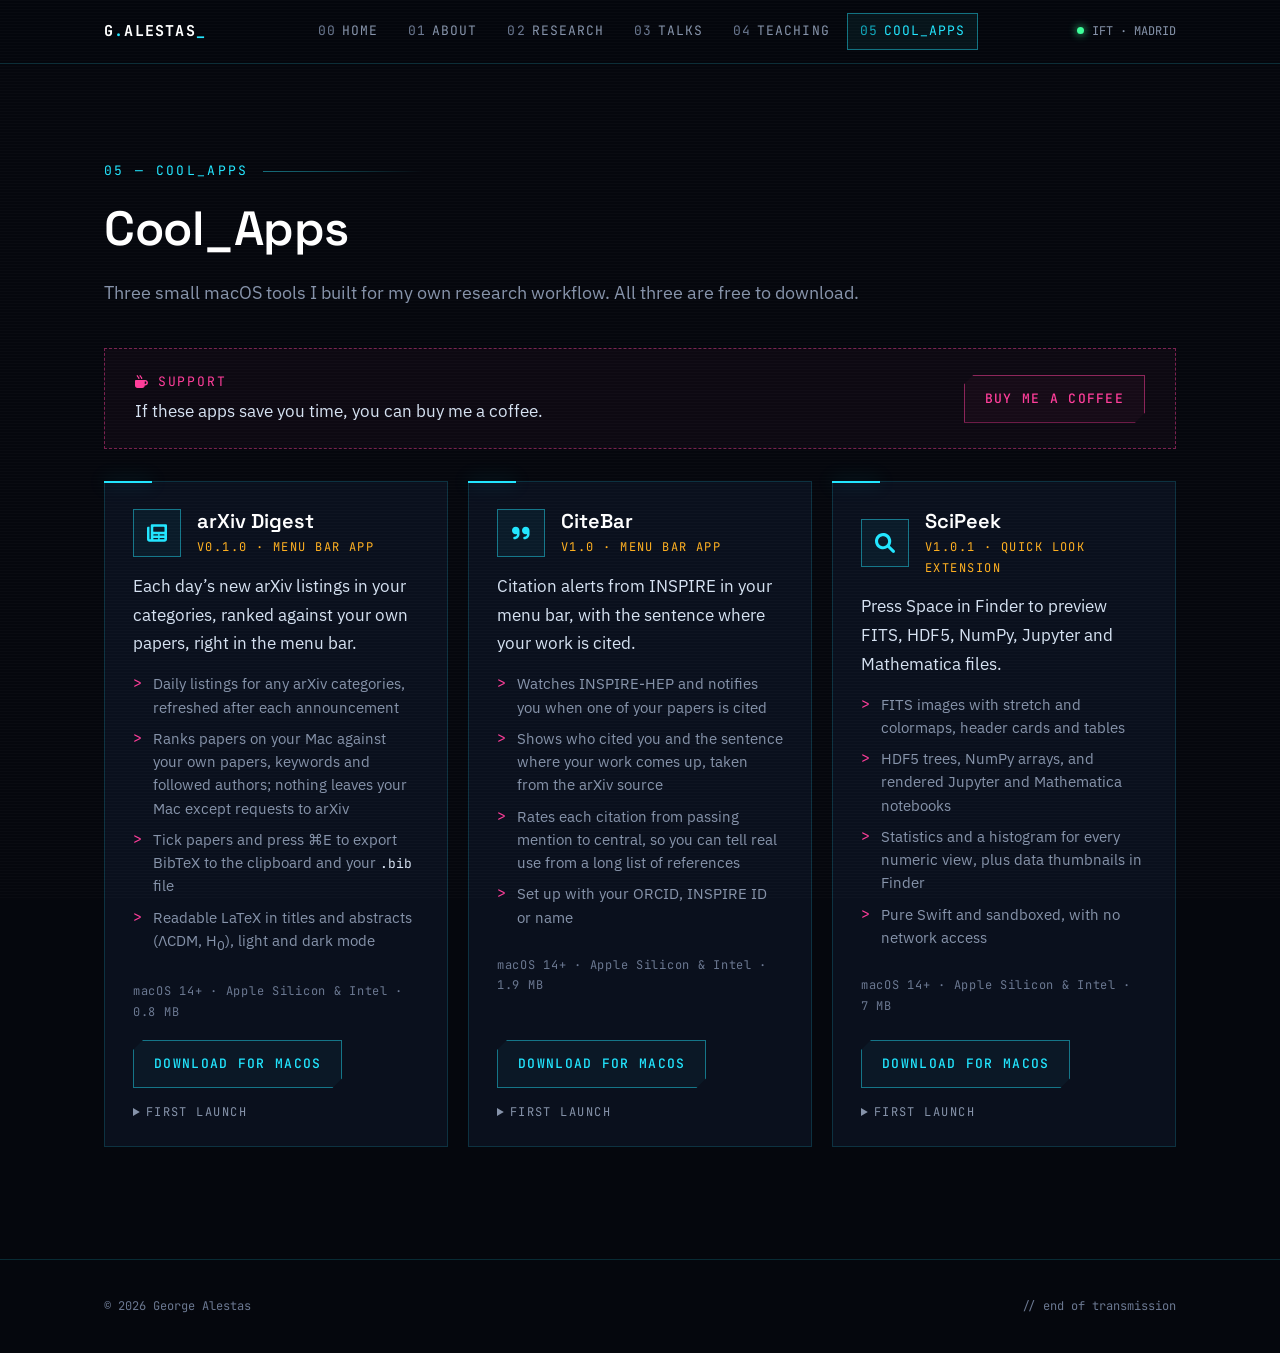
==== commit 0136da71: "Rename Cool Apps to Cool_Apps Co-Authored-By: Claude Opus 5.5 <noreply@anthropic.com>" ====
--- a/apps.html
+++ b/apps.html
@@ -3,7 +3,7 @@
 <head>
     <meta charset="utf-8">
     <meta name="viewport" content="width=device-width, initial-scale=1">
-    <title>Cool Apps | Dr. George Alestas</title>
+    <title>Cool_Apps | Dr. George Alestas</title>
     <meta name="description" content="arXiv Digest, CiteBar and SciPeek: free macOS apps by George Alestas for following arXiv, tracking citations and previewing scientific data files.">
     <meta name="author" content="George Alestas">
     <meta name="theme-color" content="#05070d">
@@ -29,7 +29,7 @@
                 <li><a href="index.html#research"><b>02</b>Research</a></li>
                 <li><a href="outreach.html"><b>03</b>Talks</a></li>
                 <li><a href="teaching.html"><b>04</b>Teaching</a></li>
-                <li><a href="apps.html" class="is-current"><b>05</b>Cool Apps</a></li>
+                <li><a href="apps.html" class="is-current"><b>05</b>Cool_Apps</a></li>
                 </ul>
             </nav>
             <span class="hdr__status">IFT &middot; MADRID</span>
@@ -40,8 +40,8 @@
     <main>
     <section class="section section--page">
         <div class="wrap">
-            <p class="label">05 &mdash; Cool Apps</p>
-            <h2>Cool Apps</h2>
+            <p class="label">05 &mdash; Cool_Apps</p>
+            <h2>Cool_Apps</h2>
             <p class="section__intro">Three small macOS tools I built for my own research workflow. All three are free to download.</p>
             <div class="support">
                 <p><span class="support__title"><i class="fa-solid fa-mug-hot" aria-hidden="true"></i> Support</span>
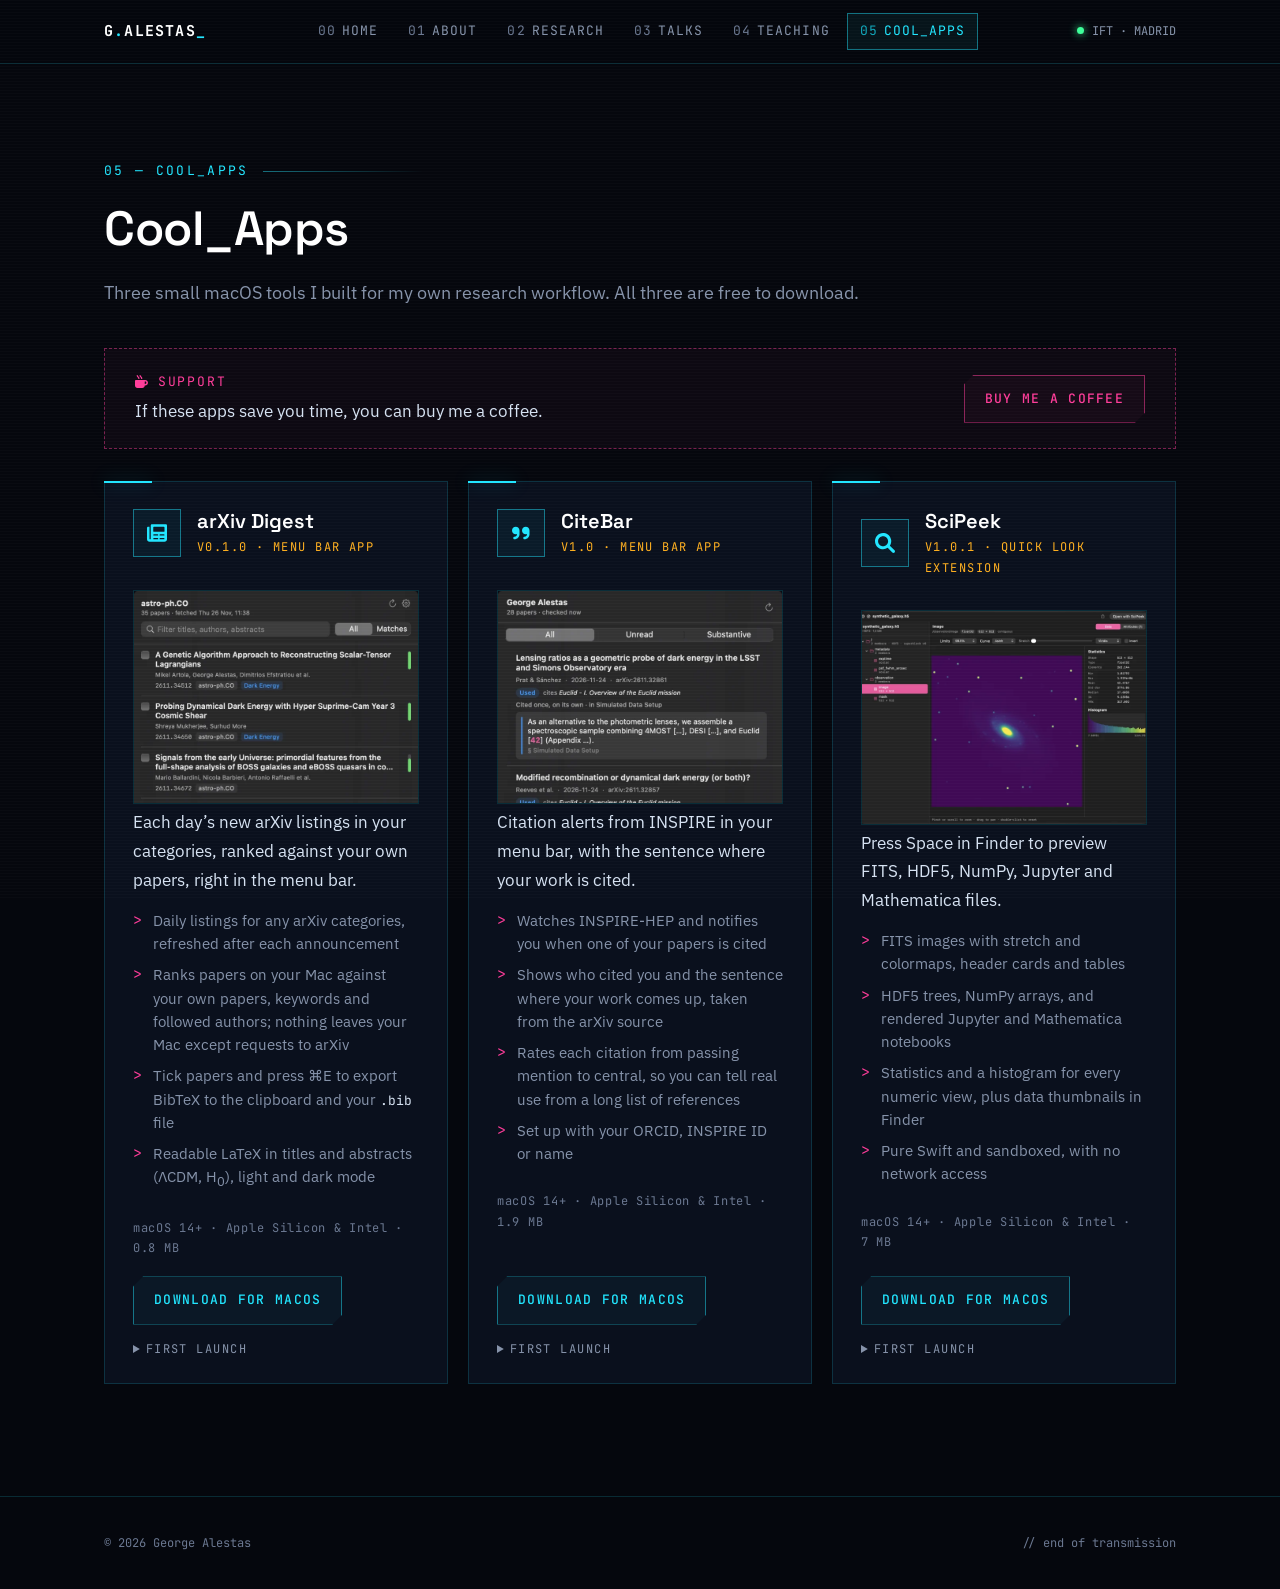
==== commit 570b1ea8: "Add app screenshots to the Cool_Apps cards Co-Authored-By: Claude Opus 5.5 <noreply@anthropic.com>" ====
--- a/apps.html
+++ b/apps.html
@@ -7,6 +7,18 @@
     <meta name="description" content="arXiv Digest, CiteBar and SciPeek: free macOS apps by George Alestas for following arXiv, tracking citations and previewing scientific data files.">
     <meta name="author" content="George Alestas">
     <meta name="theme-color" content="#05070d">
+    <link rel="canonical" href="https://georgealestas.github.io/apps.html">
+    <meta property="og:type" content="website">
+    <meta property="og:site_name" content="Dr. George Alestas">
+    <meta property="og:title" content="Cool_Apps | Dr. George Alestas">
+    <meta property="og:description" content="arXiv Digest, CiteBar and SciPeek: free macOS apps by George Alestas for following arXiv, tracking citations and previewing scientific data files.">
+    <meta property="og:url" content="https://georgealestas.github.io/apps.html">
+    <meta property="og:image" content="https://georgealestas.github.io/images/og-card.jpg">
+    <meta property="og:image:width" content="1200">
+    <meta property="og:image:height" content="630">
+    <meta property="og:image:alt" content="Dr. George Alestas, postdoc in cosmology at IFT Madrid">
+    <meta name="twitter:card" content="summary_large_image">
+    <meta name="twitter:site" content="@AlestasGeorge">
 
     <link rel="stylesheet" href="academicons/css/academicons.min.css">
     <link rel="stylesheet" href="css/cyber.css">
@@ -57,6 +69,9 @@
                             <p class="app__kind">v0.1.0 &middot; menu bar app</p>
                         </div>
                     </div>
+                    <a class="app__shot" href="images/apps/arxivdigest-full.webp" target="_blank" rel="noopener" title="Open full-size screenshot">
+                        <img src="images/apps/arxivdigest.webp" alt="arXiv Digest window listing the day's astro-ph.CO papers, with relevance bars and topic tags" width="720" height="930" loading="lazy">
+                    </a>
                     <p class="app__tagline">Each day&rsquo;s new arXiv listings in your categories, ranked against your own papers, right in the menu bar.</p>
                     <ul class="app__features">
                         <li>Daily listings for any arXiv categories, refreshed after each announcement</li>
@@ -66,10 +81,10 @@
                     </ul>
                     <p class="app__req">macOS 14+ &middot; Apple Silicon &amp; Intel &middot; 0.8&nbsp;MB</p>
                     <div class="app__actions">
-                        <a class="btn" href="downloads/ArxivDigest-0.1.0.zip" download>Download for macOS</a>
+                        <a class="btn" href="downloads/ArxivDigest-0.1.0.zip" download data-goatcounter-click="download/ArxivDigest-0.1.0.zip" data-goatcounter-title="Download arXiv Digest 0.1.0">Download for macOS</a>
                         <details class="app__install">
                             <summary>First launch</summary>
-                            <p>Unzip and move <b>ArxivDigest.app</b> to Applications. The app isn&rsquo;t notarized by Apple yet, so the first time macOS will refuse to open it: right-click the app &rarr; <b>Open</b> &rarr; <b>Open</b>.</p>
+                            <p>Unzip and move <b>ArxivDigest.app</b> to Applications. It isn&rsquo;t notarized by Apple yet, so the first time you open it macOS will warn that it can&rsquo;t verify the developer: click <b>Done</b>, then open <b>System Settings &rarr; Privacy &amp; Security</b> and click <b>Open Anyway</b>.</p>
                         </details>
                     </div>
                 </article>
@@ -82,6 +97,9 @@
                             <p class="app__kind">v1.0 &middot; menu bar app</p>
                         </div>
                     </div>
+                    <a class="app__shot" href="images/apps/citebar-full.webp" target="_blank" rel="noopener" title="Open full-size screenshot">
+                        <img src="images/apps/citebar.webp" alt="CiteBar window showing new citations of my papers and the sentences where they are cited" width="720" height="940" loading="lazy">
+                    </a>
                     <p class="app__tagline">Citation alerts from INSPIRE in your menu bar, with the sentence where your work is cited.</p>
                     <ul class="app__features">
                         <li>Watches INSPIRE-HEP and notifies you when one of your papers is cited</li>
@@ -91,7 +109,7 @@
                     </ul>
                     <p class="app__req">macOS 14+ &middot; Apple Silicon &amp; Intel &middot; 1.9&nbsp;MB</p>
                     <div class="app__actions">
-                        <a class="btn" href="downloads/CiteBar-1.0.zip" download>Download for macOS</a>
+                        <a class="btn" href="downloads/CiteBar-1.0.zip" download data-goatcounter-click="download/CiteBar-1.0.zip" data-goatcounter-title="Download CiteBar 1.0">Download for macOS</a>
                         <details class="app__install">
                             <summary>First launch</summary>
                             <p>Unzip, move <b>CiteBar.app</b> to Applications and open it. It isn&rsquo;t notarized by Apple yet, so macOS will warn that it can&rsquo;t verify the developer: click <b>Done</b>, then open <b>System Settings &rarr; Privacy &amp; Security</b> and click <b>Open Anyway</b>. Then click the dots icon in the menu bar and enter your ORCID or INSPIRE ID.</p>
@@ -107,6 +125,9 @@
                             <p class="app__kind">v1.0.1 &middot; Quick Look extension</p>
                         </div>
                     </div>
+                    <a class="app__shot" href="images/apps/scipeek-full.webp" target="_blank" rel="noopener" title="Open full-size screenshot">
+                        <img src="images/apps/scipeek.webp" alt="SciPeek Quick Look preview of an HDF5 file: group tree, an image with the viridis colormap, statistics and a histogram" width="720" height="524" loading="lazy">
+                    </a>
                     <p class="app__tagline">Press Space in Finder to preview FITS, HDF5, NumPy, Jupyter and Mathematica files.</p>
                     <ul class="app__features">
                         <li>FITS images with stretch and colormaps, header cards and tables</li>
@@ -116,7 +137,7 @@
                     </ul>
                     <p class="app__req">macOS 14+ &middot; Apple Silicon &amp; Intel &middot; 7&nbsp;MB</p>
                     <div class="app__actions">
-                        <a class="btn" href="downloads/SciPeek-1.0.1.zip" download>Download for macOS</a>
+                        <a class="btn" href="downloads/SciPeek-1.0.1.zip" download data-goatcounter-click="download/SciPeek-1.0.1.zip" data-goatcounter-title="Download SciPeek 1.0.1">Download for macOS</a>
                         <details class="app__install">
                             <summary>First launch</summary>
                             <p>Unzip, move <b>SciPeek.app</b> to Applications and open it. It isn&rsquo;t notarized by Apple yet, so macOS will say it can&rsquo;t verify the developer: open <b>System Settings &rarr; Privacy &amp; Security</b> and click <b>Open Anyway</b>. Then select a supported file in Finder and press Space.</p>
@@ -136,5 +157,7 @@
     </footer>
 
     <script src="js/cyber.js"></script>
+    <!-- privacy-friendly visit and download counts (no cookies): https://www.goatcounter.com -->
+    <script data-goatcounter="https://alestas.goatcounter.com/count" async src="https://gc.zgo.at/count.js"></script>
 </body>
 </html>
--- a/css/cyber.css
+++ b/css/cyber.css
@@ -231,7 +231,7 @@
     position: absolute;
     inset: 0;
     z-index: -3;
-    background: url("../images/milkyway.jpg") center / cover no-repeat;
+    background: url("../images/milkyway.webp") center / cover no-repeat;
     filter: saturate(1.2) brightness(.75);
 }
 
@@ -1051,3 +1051,87 @@
     letter-spacing: .14em;
     color: var(--magenta);
 }
+
+/* ===================================================================
+ * keyword cloud (research)
+ * ------------------------------------------------------------------- */
+.cloud {
+    --blue: #8aa4ff;
+    --grey: #c9d3e1;
+    font-family: var(--font-head);
+    font-weight: 600;
+}
+
+.cloud ul {
+    display: flex;
+    flex-wrap: wrap;
+    gap: 6px 14px;
+    list-style: none;
+    margin: 0;
+    padding: 0;
+}
+
+.cloud li { line-height: 1; white-space: nowrap; }
+
+.cloud a {
+    color: inherit;
+    text-decoration: none;
+    transition: opacity .25s, text-shadow .25s;
+}
+
+.cloud .c0 { color: var(--cyan); }
+.cloud .c1 { color: var(--magenta); }
+.cloud .c2 { color: var(--amber); }
+.cloud .c3 { color: var(--blue); }
+.cloud .c4 { color: var(--grey); }
+
+/* once laid out by cyber.js, words sit at absolute positions */
+.cloud.is-laid ul { display: block; position: relative; }
+.cloud.is-laid li { position: absolute; left: 0; top: 0; }
+.cloud.is-laid li.is-dropped { display: none; }
+
+.cloud.is-laid li { opacity: 0; transition: opacity .5s ease; }
+.cloud.is-shown li { opacity: 1; }
+
+/* spotlight the hovered or focused word */
+.cloud:hover a, .cloud:focus-within a { opacity: .32; }
+.cloud a:hover, .cloud a:focus-visible {
+    opacity: 1;
+    outline: none;
+    text-shadow: 0 0 14px currentColor;
+}
+
+.cloud__hint {
+    margin: 14px 0 0;
+    color: var(--text-faint);
+    font-size: 12px;
+}
+
+@media (prefers-reduced-motion: reduce) {
+    .cloud.is-laid li, .cloud a { transition: none; }
+}
+
+/* app screenshots on the Cool_Apps cards */
+.app__shot {
+    display: block;
+    margin: 18px 0 4px;
+    aspect-ratio: 4 / 3;
+    overflow: hidden;
+    border: 1px solid var(--line);
+    background: rgba(3, 5, 10, 0.6);
+    transition: border-color .2s, box-shadow .2s;
+}
+
+.app__shot img {
+    display: block;
+    width: 100%;
+    height: 100%;
+    object-fit: cover;
+    object-position: top center;
+}
+
+.app__shot:hover, .app__shot:focus-visible {
+    border-color: var(--line-strong);
+    box-shadow: var(--glow-cyan);
+    outline: none;
+}
